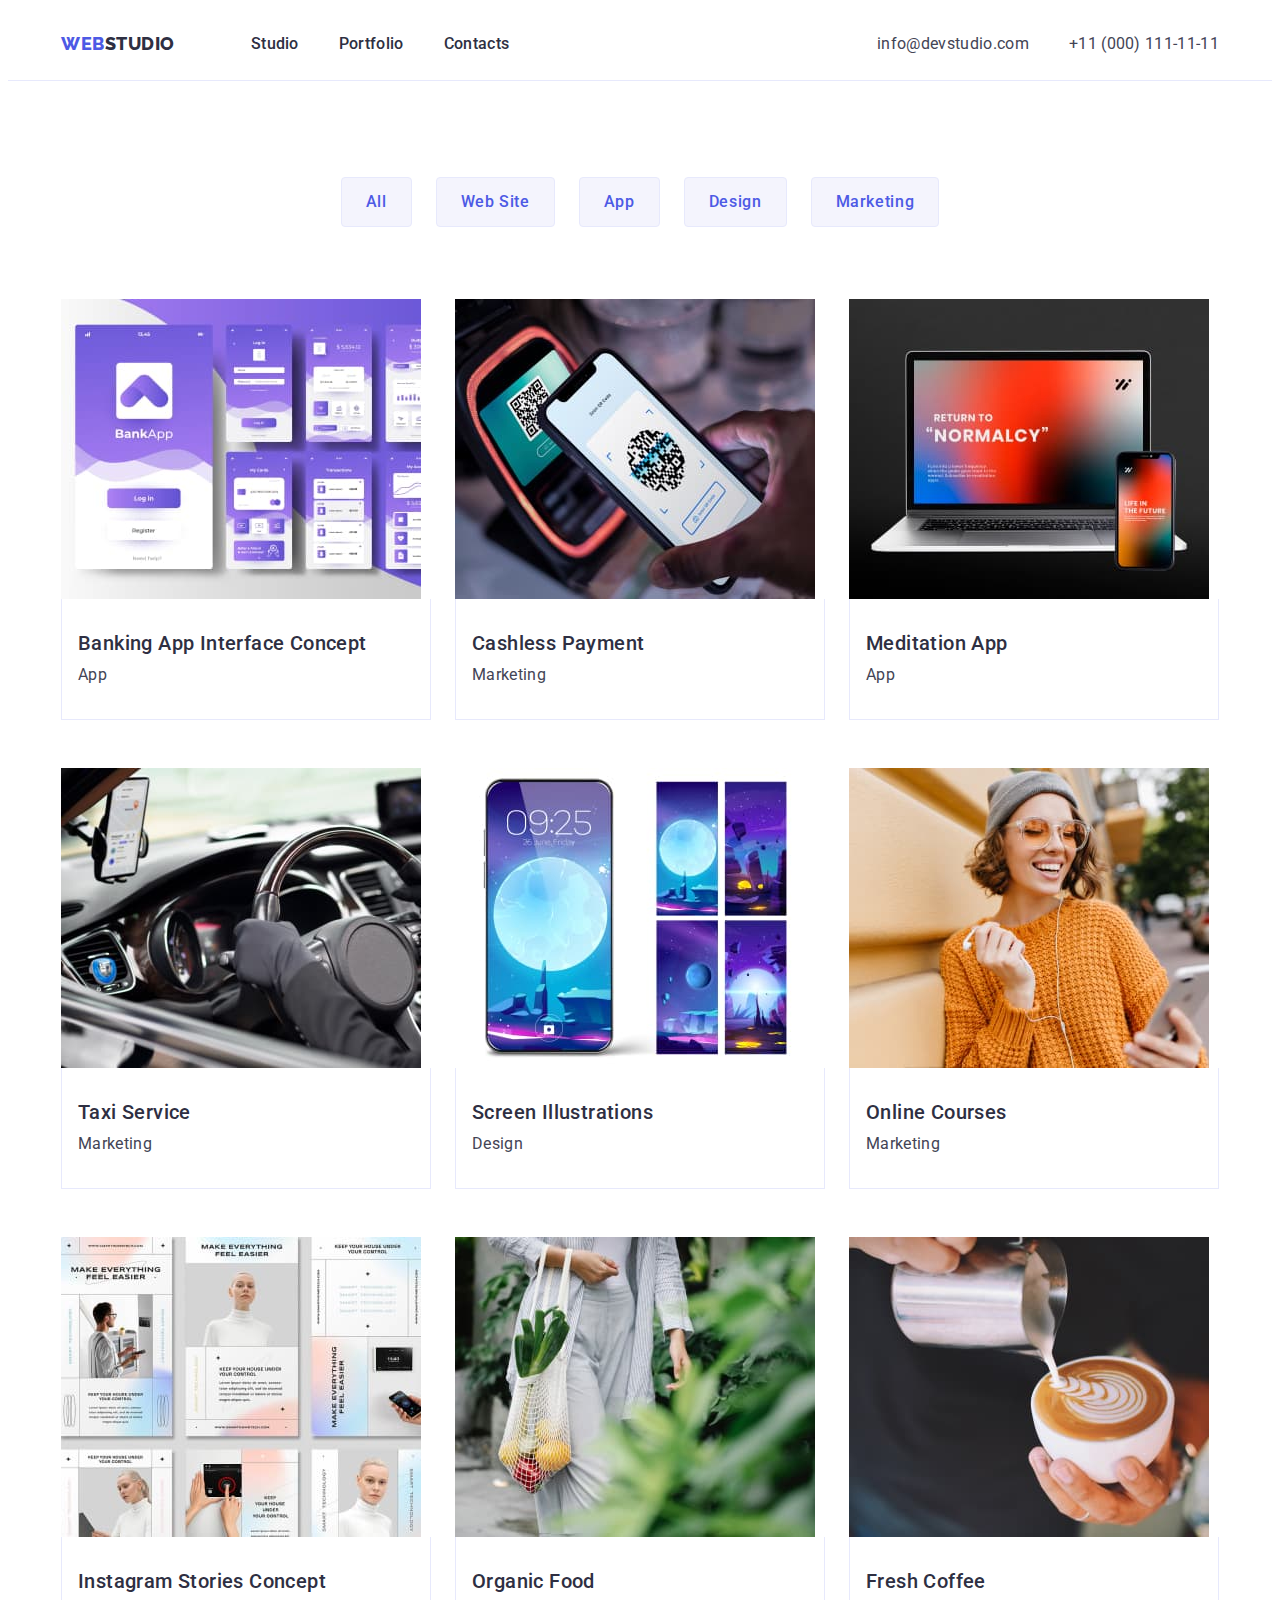
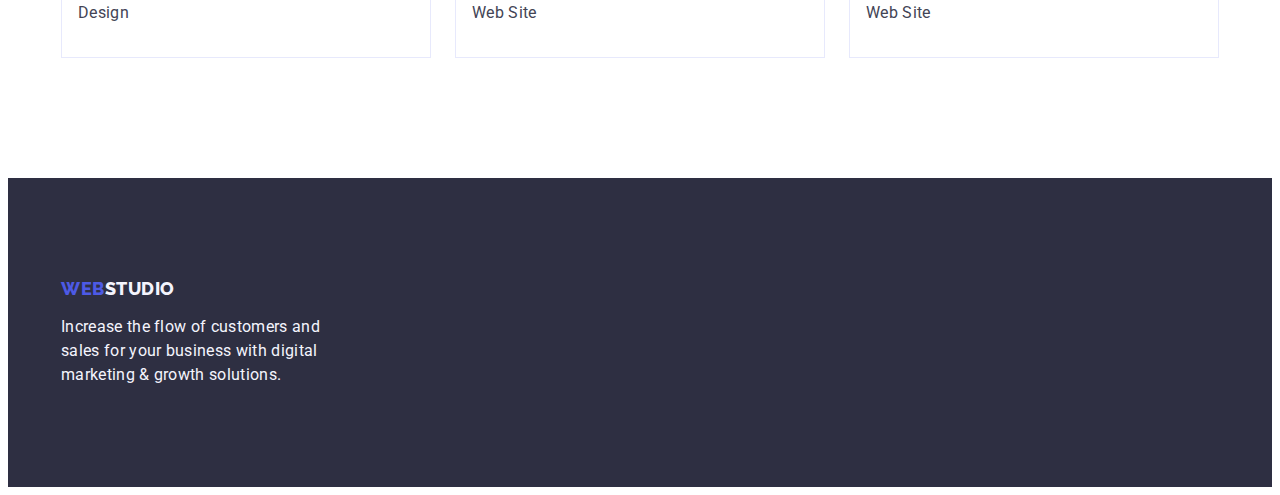
==== portfolio.html @ 7506a8d5 "Initial commit" ====
<!DOCTYPE html>
<html lang="en">
  <head>
    <meta charset="UTF-8" />
    <meta http-equiv="X-UA-Compatible" content="IE=edge" />
    <meta name="viewport" content="width=device-width, initial-scale=1.0" />
    <link rel="preconnect" href="https://fonts.googleapis.com" />
    <link rel="preconnect" href="https://fonts.gstatic.com" crossorigin />
    <link
      href="https://fonts.googleapis.com/css2?family=Raleway:wght@800&family=Roboto:wght@400;500;700;900&display=swap"
      rel="stylesheet"
    />
    <title>Portfolio</title>
    <link
      rel="stylesheet"
      href="https://cdnjs.cloudflare.com/ajax/libs/modern-normalize/2.0.0/modern-normalize.min.css"
      integrity="sha512-4xo8blKMVCiXpTaLzQSLSw3KFOVPWhm/TRtuPVc4WG6kUgjH6J03IBuG7JZPkcWMxJ5huwaBpOpnwYElP/m6wg=="
      crossorigin="anonymous"
      referrerpolicy="no-referrer"
    />
    <link rel="stylesheet" href="./css/styles.css" />
  </head>
  <body>
    <header class="header">
      <div class="container header-container">
        <nav class="header-nav">
          <a href="./index.html" class="logo link"
            >Web<span class="header-logo">Studio</span></a
          >
          <ul class="header-list list">
            <li class="header-list-item">
              <a class="header-list-link link" href="./index.html">Studio</a>
            </li>
            <li class="header-list-item">
              <a class="header-list-link link" href="./portfolio.html"
                >Portfolio</a
              >
            </li>
            <li class="header-list-item">
              <a class="header-list-link link" href="">Contacts</a>
            </li>
          </ul>
        </nav>
        <address class="header-address">
          <ul class="header-address-list list">
            <li class="header-address-item">
              <a
                class="header-address-link link"
                href="mailto:info@devstudio.com"
                >info@devstudio.com</a
              >
            </li>
            <li class="header-address-item">
              <a class="header-address-link link" href="tel:+110001111111"
                >+11 (000) 111-11-11</a
              >
            </li>
          </ul>
        </address>
      </div>
    </header>
    <main class="portfolio-main">
      <section class="portfolio">
        <div class="container portfolio-container">
          <h1 class="visually-hidden">List of services</h1>
          <ul class="portfolio-filter list">
            <li class="portfolio-filter-item">
              <button class="portfolio-filter-button" type="button">All</button>
            </li>
            <li class="portfolio-filter-item">
              <button class="portfolio-filter-button" type="button">
                Web Site
              </button>
            </li>
            <li class="portfolio-filter-item">
              <button class="portfolio-filter-button" type="button">App</button>
            </li>
            <li class="portfolio-filter-item">
              <button class="portfolio-filter-button" type="button">
                Design
              </button>
            </li>
            <li class="portfolio-filter-item">
              <button class="portfolio-filter-button" type="button">
                Marketing
              </button>
            </li>
          </ul>
          <ul class="portfolio-list list">
            <li class="portfolio-item">
              <a class="portfolio-item-link link" href="">
                <img
                  src="./images/banking-app.jpg"
                  alt="Banking app interface."
                  width="360"
                  height="300"
                />
                <div class="app-name">
                  <h2 class="portfolio-subheader">
                    Banking App Interface Concept
                  </h2>
                  <p class="portfolio-text">App</p>
                </div>
              </a>
            </li>
            <li class="portfolio-item">
              <a class="portfolio-item-link link" href="">
                <img
                  src="./images/cashless-payment.jpg"
                  alt="Cashless payment using a cellphone."
                  width="360"
                  height="300"
                />
                <div class="app-name">
                  <h2 class="portfolio-subheader">Cashless Payment</h2>
                  <p class="portfolio-text">Marketing</p>
                </div>
              </a>
            </li>
            <li class="portfolio-item">
              <a class="portfolio-item-link link" href="">
                <img
                  src="./images/meditation-app.jpg"
                  alt="PC screen and cellphone screen."
                  width="360"
                  height="300"
                />
                <div class="app-name">
                  <h2 class="portfolio-subheader">Meditation App</h2>
                  <p class="portfolio-text">App</p>
                </div>
              </a>
            </li>
            <li class="portfolio-item">
              <a class="portfolio-item-link link" href="">
                <img
                  src="./images/taxi-service.jpg"
                  alt="A steering wheel of the car."
                  width="360"
                  height="300"
                />
                <div class="app-name">
                  <h2 class="portfolio-subheader">Taxi Service</h2>
                  <p class="portfolio-text">Marketing</p>
                </div>
              </a>
            </li>
            <li class="portfolio-item">
              <a class="portfolio-item-link link" href="">
                <img
                  src="./images/screen-illustrations.jpg"
                  alt="Cellphone with different options of wallpapers."
                  width="360"
                  height="300"
                />
                <div class="app-name">
                  <h2 class="portfolio-subheader">Screen Illustrations</h2>
                  <p class="portfolio-text">Design</p>
                </div>
              </a>
            </li>
            <li class="portfolio-item">
              <a class="portfolio-item-link link" href="">
                <img
                  src="./images/online-courses.jpg"
                  alt="A young woman with the cellphone."
                  width="360"
                  height="300"
                />
                <div class="app-name">
                  <h2 class="portfolio-subheader">Online Courses</h2>
                  <p class="portfolio-text">Marketing</p>
                </div>
              </a>
            </li>
            <li class="portfolio-item">
              <a class="portfolio-item-link link" href="">
                <img
                  src="./images/instagram-stories.jpg"
                  alt="Screenshots of stories."
                  width="360"
                  height="300"
                />
                <div class="app-name">
                  <h2 class="portfolio-subheader">Instagram Stories Concept</h2>
                  <p class="portfolio-text">Design</p>
                </div>
              </a>
            </li>
            <li class="portfolio-item">
              <a class="portfolio-item-link link" href="">
                <img
                  src="./images/organic-food.jpg"
                  alt="A woman carrying some fruit."
                  width="360"
                  height="300"
                />
                <div class="app-name">
                  <h2 class="portfolio-subheader">Organic Food</h2>
                  <p class="portfolio-text">Web Site</p>
                </div>
              </a>
            </li>
            <li class="portfolio-item">
              <a class="portfolio-item-link link" href="">
                <img
                  src="./images/fresh-coffee.jpg"
                  alt="A cup of coffee with milk."
                  width="360"
                  height="300"
                />
                <div class="app-name">
                  <h2 class="portfolio-subheader">Fresh Coffee</h2>
                  <p class="portfolio-text">Web Site</p>
                </div>
              </a>
            </li>
          </ul>
        </div>
      </section>
    </main>
    <footer class="footer">
      <div class="container footer-container">
        <a class="logo-ftr link" href="./index.html"
          >Web<span class="footer-logo">Studio</span></a
        >
        <p class="footer-text">
          Increase the flow of customers and sales for your business with
          digital marketing & growth solutions.
        </p>
      </div>
    </footer>
  </body>
</html>
---- css/styles.css ----
:root {
  --title-color: #2e2f42;
  --text-color: #434455;
  --main-white: #ffffff;
  --logo-color: #4d5ae5;
  --light-background: #e5e5e5;
  --light-blue-background: #f4f4fd;
  --focus-color: #404bbf;
  --border-color: #e7e9fc;
  --button-shadow: rgba(0, 0, 0, 0.15);
}

body {
  font-family: "Roboto", sans-serif;
  font-size: 16px;
  color: var(--text-color);
  background-color: var(--main-white);
}

p,
h1,
h2,
h3,
h4,
h5,
h6 {
  margin-bottom: 0;
  margin-top: 0;
}
ul {
  margin-bottom: 0;
  margin-top: 0;
  padding-left: 0;
}
img {
  display: block;
}
.link {
  text-decoration: none;
}

.list {
  list-style-type: none;
}

.visually-hidden {
  position: absolute;
  width: 1px;
  height: 1px;
  margin: -1px;
  border: 0;
  padding: 0;
  white-space: nowrap;
  clip-path: inset(100%);
  clip: rect(0 0 0 0);
  overflow: hidden;
}

.container {
  width: 100%;
  max-width: 1158px;
  padding-left: 15px;
  padding-right: 15px;
  margin: 0 auto;
}

.logo {
  font-family: "Raleway", sans-serif;
  font-weight: 800;
  font-size: 18px;
  line-height: 1.17;
  letter-spacing: 0.03em;
  color: var(--logo-color);
  text-transform: uppercase;
  margin-right: 76px;
  display: inline-block;
}

.header {
  border-bottom: 1px solid var(--border-color);
  background-color: var(--main-white);
}

.header-container {
  display: flex;
  justify-content: space-between;
}

.header-nav {
  display: flex;
  justify-content: space-between;
  align-items: center;
}

.header-list {
  display: flex;
  gap: 40px;
  flex-grow: 1;
}

.header-list-link {
  padding: 24px 0;
}

.header-address {
  display: flex;
  margin-left: 0;
}

.header-address-list {
  display: flex;
  margin-left: 0;
  gap: 40px;
}

.header-address-item {
  padding: 24px 0;
}

.header-logo {
  color: var(--title-color);
}

.footer-logo {
  color: var(--light-blue-background);
}

.header-list-link {
  font-weight: 500;
  line-height: 1.5;
  letter-spacing: 0.02em;
  color: #2e2f42;
}

.header-list-link:hover,
.header-list-link:focus {
  color: var(--focus-color);
}

.header-address {
  font-style: normal;
}

.header-address-link {
  line-height: 1.5;
  letter-spacing: 0.02em;
  color: inherit;
}

.header-address-link:hover,
.header-address-link:focus {
  color: var(--focus-color);
}

.main-hero {
  padding: 188px 0;
  background: var(--title-color);
}

.main-header {
  text-align: center;
  font-weight: 700;
  font-size: 56px;
  line-height: 1.07;
  letter-spacing: 0.02em;
  color: var(--main-white);
  max-width: 496px;
  margin-bottom: 48px;
  text-align: center;
  margin-left: auto;
  margin-right: auto;
  margin-bottom: 48px;
}

.main-button {
  font-family: inherit;
  font-size: 16px;
  font-weight: 500;
  line-height: 1.5;
  color: var(--main-white);
  background: var(--logo-color);
  cursor: pointer;
  min-width: 169px;
  box-shadow: 0px 4px 4px var(--button-shadow);
  border-radius: 4px;
  border: none;
  padding: 16px 32px;
  letter-spacing: 0.04em;
  margin: 0 auto;
  display: block;
}

.main-button:hover,
.main-button:focus {
  background-color: var(--focus-color);
}

.privilages {
  padding: 120px 0;
}

.privilages-list {
  display: flex;
  gap: 24px;
}

.privilages-item {
  width: calc((100% - 72px) / 4);
}

.main-section-subheader {
  font-weight: 500;
  font-size: 20px;
  line-height: 1.2;
  letter-spacing: 0.02em;
  color: var(--title-color);
  margin-bottom: 8px;
}

.main-text {
  line-height: 1.5;
  letter-spacing: 0.02em;
  color: var(--text-color);
}

.main-section-header {
  font-weight: 700;
  font-size: 36px;
  line-height: 1.11;
  letter-spacing: 0.02em;
  text-align: center;
  text-transform: capitalize;
  color: var(--title-color);
  margin-bottom: 72px;
}

.activities {
  padding-bottom: 120px;
}

.activities-list {
  display: flex;
  gap: 24px;
}

.activities-item {
  width: calc((100% - 48px) / 3);
}

.team {
  background: var(--light-blue-background);
  padding: 120px 0;
}

.team-list {
  display: flex;
  gap: 24px;
}

.team-item {
  background-color: var(--main-white);
  width: calc((100% - 72px) / 4);
  border-radius: 0px 0px 4px 4px;
}

.team-card {
  padding: 32px 16px;
}

.team-subheader {
  font-weight: 500;
  font-size: 20px;
  line-height: 1.2;
  letter-spacing: 0.02em;
  color: var(--title-color);
  text-align: center;
  margin-bottom: 8px;
}
.team-text {
  line-height: 1.5;
  letter-spacing: 0.02em;
  color: var(--text-color);
  text-align: center;
}

.customers {
  padding: 120px 0;
}

.customers-container {
}

.customers-list {
  gap: 24px;
}

.customers-item {
}

.footer {
  padding: 100px 0;
  background: var(--title-color);
}

.footer-text {
  max-width: 264px;
  line-height: 1.5;
  letter-spacing: 0.02em;
  color: var(--light-blue-background);
}

.logo-ftr {
  font-family: "Raleway", sans-serif;
  font-weight: 800;
  font-size: 18px;
  line-height: 1.17;
  letter-spacing: 0.03em;
  color: var(--logo-color);
  text-transform: uppercase;
  margin-right: 76px;
  display: inline-block;
  margin-bottom: 16px;
}

.portfolio {
  display: flex;
  flex-wrap: wrap;
  justify-content: center;
  padding-top: 96px;
  padding-bottom: 120px;
}
.portfolio-filter {
  display: flex;
  gap: 24px;
  justify-content: center;
  margin-bottom: 72px;
}

.portfolio-filter-button {
  font-family: inherit;
  font-size: 16px;
  font-weight: 500;
  line-height: 1.5;
  color: var(--logo-color);
  background: var(--light-blue-background);
  cursor: pointer;
  letter-spacing: 0.04em;
  align-content: center;
  padding: 12px 24px;
  border-radius: 4px;
  border: 1px solid var(--border-color);
}

.portfolio-filter-button:hover,
.portfolio-filter-button:focus {
  background-color: var(--focus-color);
  color: var(--main-white);
  border: 1px solid transparent;
}

.portfolio-list {
  display: flex;
  flex-wrap: wrap;
  row-gap: 48px;
  column-gap: 24px;
}

.portfolio-item {
  width: calc((100% - 48px) / 3);
  background: var(--main-white);
}

.app-name {
  padding: 32px 16px;
  border: 1px solid var(--border-color);
  border-top: none;
}

.portfolio-subheader {
  font-weight: 500;
  font-size: 20px;
  line-height: 1.2;
  letter-spacing: 0.02em;
  color: var(--title-color);
  margin-bottom: 8px;
}
.portfolio-text {
  line-height: 1.5;
  letter-spacing: 0.02em;
  color: var(--text-color);
}
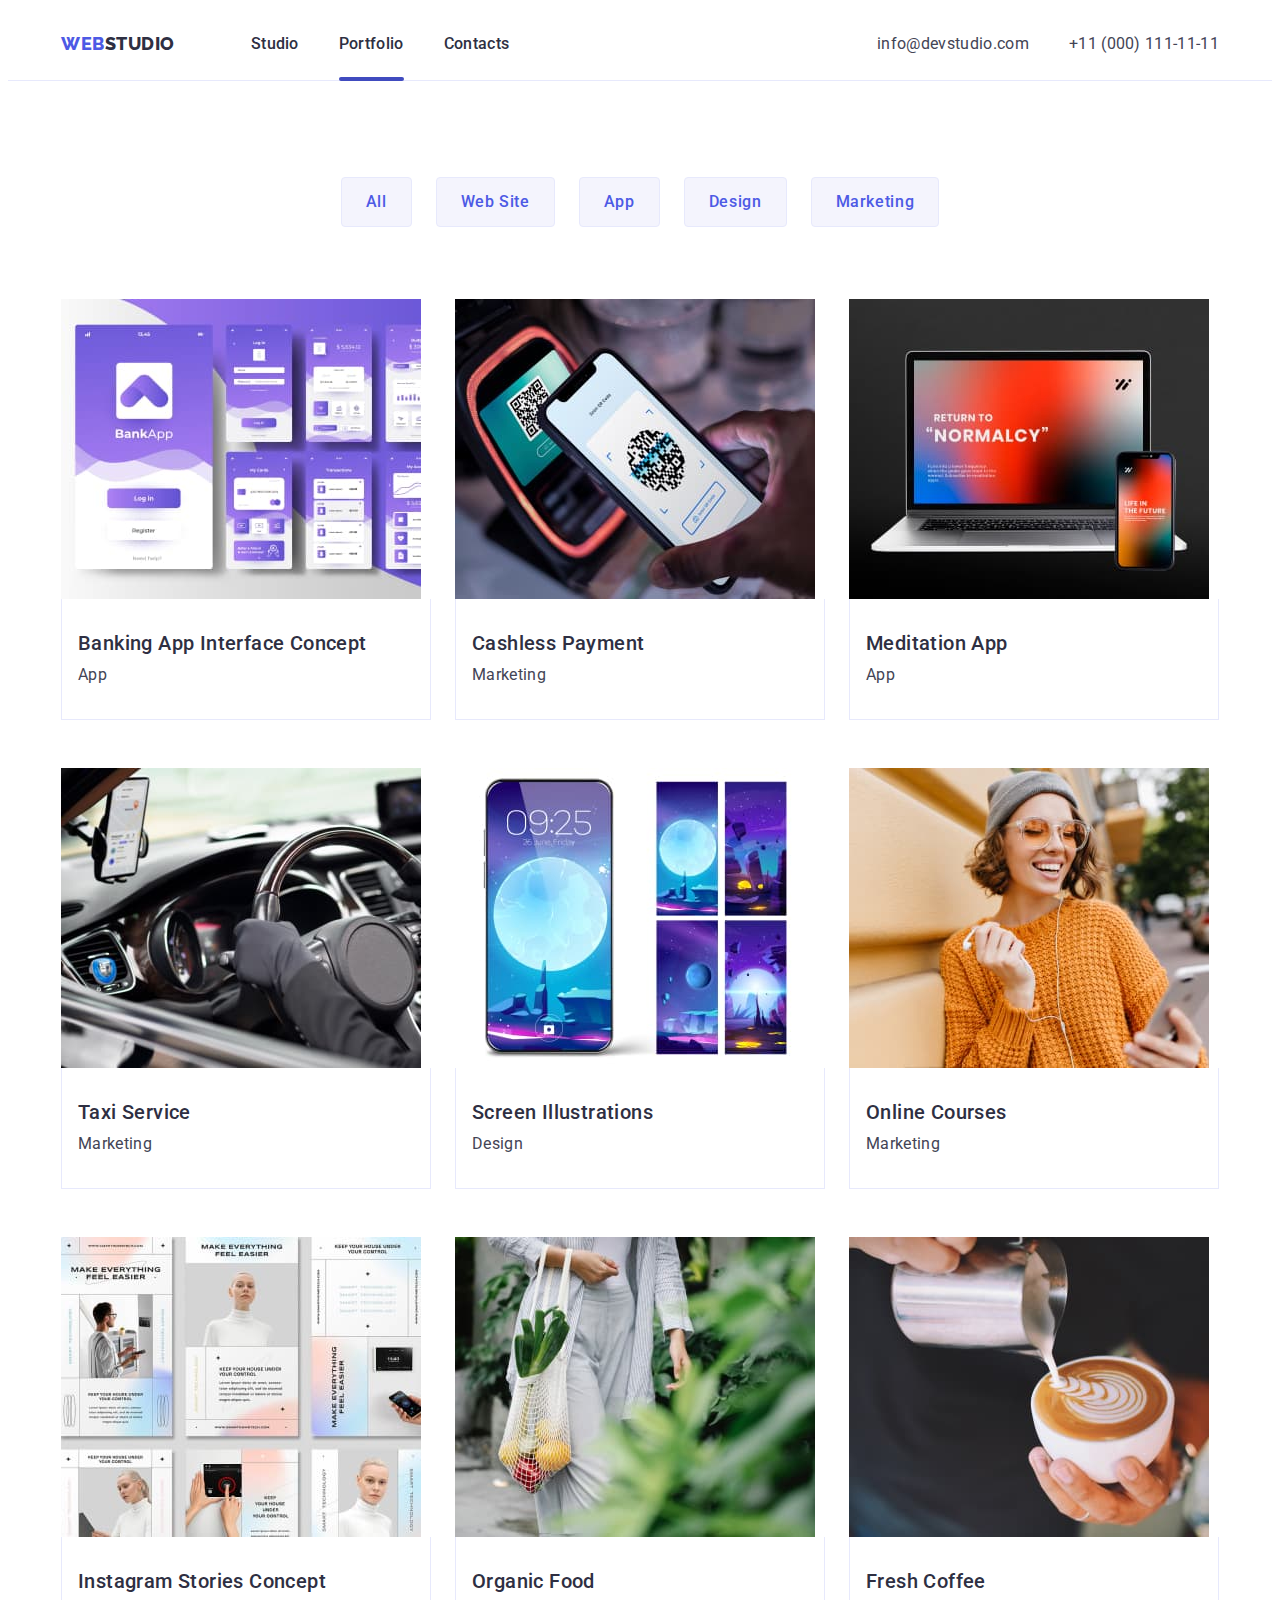
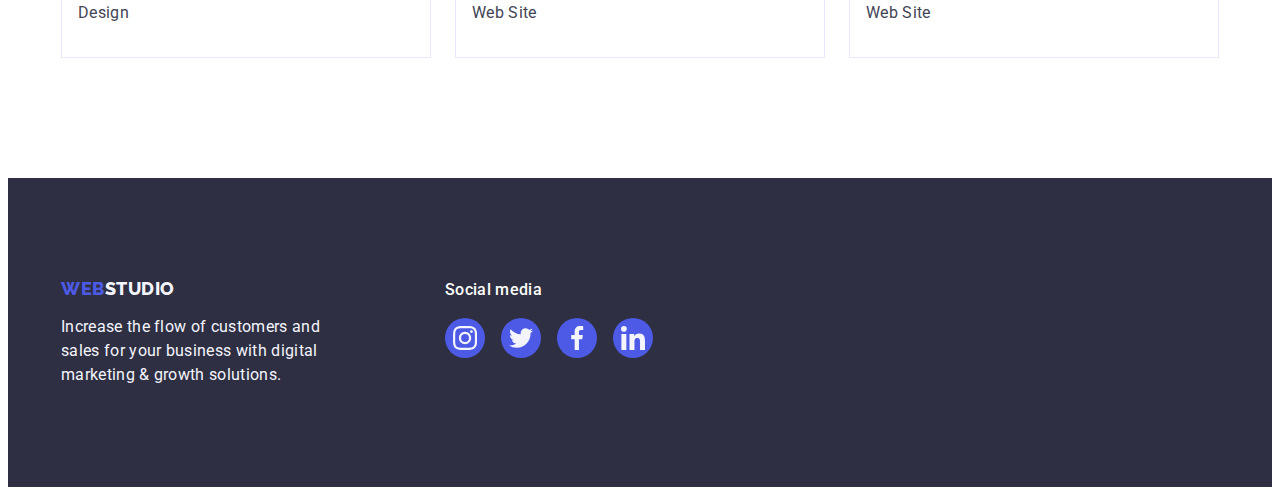
==== commit db941027: "icons + modal window" ====
--- a/portfolio.html
+++ b/portfolio.html
@@ -32,7 +32,7 @@
               <a class="header-list-link link" href="./index.html">Studio</a>
             </li>
             <li class="header-list-item">
-              <a class="header-list-link link" href="./portfolio.html"
+              <a class="header-list-link link current" href="./portfolio.html"
                 >Portfolio</a
               >
             </li>
@@ -89,12 +89,22 @@
           <ul class="portfolio-list list">
             <li class="portfolio-item">
               <a class="portfolio-item-link link" href="">
-                <img
-                  src="./images/banking-app.jpg"
-                  alt="Banking app interface."
-                  width="360"
-                  height="300"
-                />
+                <div class="portfolio-item-cover">
+                  <img
+                    class="portfolio-img"
+                    src="./images/banking-app.jpg"
+                    alt="Banking app interface."
+                    width="360"
+                    height="300"
+                  />
+                  <div class="cover">
+                    <p class="portfolio-cover-text">
+                      14 Stylish and User-Friendly App Design Concepts · Task
+                      Manager App · Calorie Tracker App · Exotic Fruit Ecommerce
+                      App · Cloud Storage App
+                    </p>
+                  </div>
+                </div>
                 <div class="app-name">
                   <h2 class="portfolio-subheader">
                     Banking App Interface Concept
@@ -105,12 +115,21 @@
             </li>
             <li class="portfolio-item">
               <a class="portfolio-item-link link" href="">
-                <img
-                  src="./images/cashless-payment.jpg"
-                  alt="Cashless payment using a cellphone."
-                  width="360"
-                  height="300"
-                />
+                <div class="portfolio-item-cover">
+                  <img
+                    src="./images/cashless-payment.jpg"
+                    alt="Cashless payment using a cellphone."
+                    width="360"
+                    height="300"
+                  />
+                  <div class="cover">
+                    <p class="portfolio-cover-text">
+                      14 Stylish and User-Friendly App Design Concepts · Task
+                      Manager App · Calorie Tracker App · Exotic Fruit Ecommerce
+                      App · Cloud Storage App
+                    </p>
+                  </div>
+                </div>
                 <div class="app-name">
                   <h2 class="portfolio-subheader">Cashless Payment</h2>
                   <p class="portfolio-text">Marketing</p>
@@ -119,54 +138,90 @@
             </li>
             <li class="portfolio-item">
               <a class="portfolio-item-link link" href="">
-                <img
-                  src="./images/meditation-app.jpg"
-                  alt="PC screen and cellphone screen."
-                  width="360"
-                  height="300"
-                />
-                <div class="app-name">
-                  <h2 class="portfolio-subheader">Meditation App</h2>
-                  <p class="portfolio-text">App</p>
-                </div>
-              </a>
-            </li>
-            <li class="portfolio-item">
-              <a class="portfolio-item-link link" href="">
-                <img
-                  src="./images/taxi-service.jpg"
-                  alt="A steering wheel of the car."
-                  width="360"
-                  height="300"
-                />
-                <div class="app-name">
-                  <h2 class="portfolio-subheader">Taxi Service</h2>
-                  <p class="portfolio-text">Marketing</p>
-                </div>
-              </a>
-            </li>
-            <li class="portfolio-item">
-              <a class="portfolio-item-link link" href="">
-                <img
-                  src="./images/screen-illustrations.jpg"
-                  alt="Cellphone with different options of wallpapers."
-                  width="360"
-                  height="300"
-                />
-                <div class="app-name">
-                  <h2 class="portfolio-subheader">Screen Illustrations</h2>
-                  <p class="portfolio-text">Design</p>
-                </div>
-              </a>
-            </li>
-            <li class="portfolio-item">
-              <a class="portfolio-item-link link" href="">
-                <img
-                  src="./images/online-courses.jpg"
-                  alt="A young woman with the cellphone."
-                  width="360"
-                  height="300"
-                />
+                <div class="portfolio-item-cover">
+                  <img
+                    src="./images/meditation-app.jpg"
+                    alt="PC screen and cellphone screen."
+                    width="360"
+                    height="300"
+                  />
+                  <div class="cover">
+                    <p class="portfolio-cover-text">
+                      14 Stylish and User-Friendly App Design Concepts · Task
+                      Manager App · Calorie Tracker App · Exotic Fruit Ecommerce
+                      App · Cloud Storage App
+                    </p>
+                  </div>
+                  <div class="app-name">
+                    <h2 class="portfolio-subheader">Meditation App</h2>
+                    <p class="portfolio-text">App</p>
+                  </div>
+                </div>
+              </a>
+            </li>
+            <li class="portfolio-item">
+              <a class="portfolio-item-link link" href="">
+                <div class="portfolio-item-cover">
+                  <img
+                    src="./images/taxi-service.jpg"
+                    alt="A steering wheel of the car."
+                    width="360"
+                    height="300"
+                  />
+                  <div class="cover">
+                    <p class="portfolio-cover-text">
+                      14 Stylish and User-Friendly App Design Concepts · Task
+                      Manager App · Calorie Tracker App · Exotic Fruit Ecommerce
+                      App · Cloud Storage App
+                    </p>
+                  </div>
+                  <div class="app-name">
+                    <h2 class="portfolio-subheader">Taxi Service</h2>
+                    <p class="portfolio-text">Marketing</p>
+                  </div>
+                </div>
+              </a>
+            </li>
+            <li class="portfolio-item">
+              <a class="portfolio-item-link link" href="">
+                <div class="portfolio-item-cover">
+                  <img
+                    src="./images/screen-illustrations.jpg"
+                    alt="Cellphone with different options of wallpapers."
+                    width="360"
+                    height="300"
+                  />
+                  <div class="cover">
+                    <p class="portfolio-cover-text">
+                      14 Stylish and User-Friendly App Design Concepts · Task
+                      Manager App · Calorie Tracker App · Exotic Fruit Ecommerce
+                      App · Cloud Storage App
+                    </p>
+                  </div>
+                  <div class="app-name">
+                    <h2 class="portfolio-subheader">Screen Illustrations</h2>
+                    <p class="portfolio-text">Design</p>
+                  </div>
+                </div>
+              </a>
+            </li>
+            <li class="portfolio-item">
+              <a class="portfolio-item-link link" href="">
+                <div class="portfolio-item-cover">
+                  <img
+                    src="./images/online-courses.jpg"
+                    alt="A young woman with the cellphone."
+                    width="360"
+                    height="300"
+                  />
+                  <div class="cover">
+                    <p class="portfolio-cover-text">
+                      14 Stylish and User-Friendly App Design Concepts · Task
+                      Manager App · Calorie Tracker App · Exotic Fruit Ecommerce
+                      App · Cloud Storage App
+                    </p>
+                  </div>
+                </div>
                 <div class="app-name">
                   <h2 class="portfolio-subheader">Online Courses</h2>
                   <p class="portfolio-text">Marketing</p>
@@ -175,43 +230,73 @@
             </li>
             <li class="portfolio-item">
               <a class="portfolio-item-link link" href="">
-                <img
-                  src="./images/instagram-stories.jpg"
-                  alt="Screenshots of stories."
-                  width="360"
-                  height="300"
-                />
-                <div class="app-name">
-                  <h2 class="portfolio-subheader">Instagram Stories Concept</h2>
-                  <p class="portfolio-text">Design</p>
-                </div>
-              </a>
-            </li>
-            <li class="portfolio-item">
-              <a class="portfolio-item-link link" href="">
-                <img
-                  src="./images/organic-food.jpg"
-                  alt="A woman carrying some fruit."
-                  width="360"
-                  height="300"
-                />
-                <div class="app-name">
-                  <h2 class="portfolio-subheader">Organic Food</h2>
-                  <p class="portfolio-text">Web Site</p>
-                </div>
-              </a>
-            </li>
-            <li class="portfolio-item">
-              <a class="portfolio-item-link link" href="">
-                <img
-                  src="./images/fresh-coffee.jpg"
-                  alt="A cup of coffee with milk."
-                  width="360"
-                  height="300"
-                />
-                <div class="app-name">
-                  <h2 class="portfolio-subheader">Fresh Coffee</h2>
-                  <p class="portfolio-text">Web Site</p>
+                <div class="portfolio-item-cover">
+                  <img
+                    src="./images/instagram-stories.jpg"
+                    alt="Screenshots of stories."
+                    width="360"
+                    height="300"
+                  />
+                  <div class="cover">
+                    <p class="portfolio-cover-text">
+                      14 Stylish and User-Friendly App Design Concepts · Task
+                      Manager App · Calorie Tracker App · Exotic Fruit Ecommerce
+                      App · Cloud Storage App
+                    </p>
+                  </div>
+                  <div class="app-name">
+                    <h2 class="portfolio-subheader">
+                      Instagram Stories Concept
+                    </h2>
+                    <p class="portfolio-text">Design</p>
+                  </div>
+                </div>
+              </a>
+            </li>
+            <li class="portfolio-item">
+              <a class="portfolio-item-link link" href="">
+                <div class="portfolio-item-cover">
+                  <img
+                    class="portfolio-img"
+                    src="./images/organic-food.jpg"
+                    alt="A woman carrying some fruit."
+                    width="360"
+                    height="300"
+                  />
+                  <div class="cover">
+                    <p class="portfolio-cover-text">
+                      14 Stylish and User-Friendly App Design Concepts · Task
+                      Manager App · Calorie Tracker App · Exotic Fruit Ecommerce
+                      App · Cloud Storage App
+                    </p>
+                  </div>
+                  <div class="app-name">
+                    <h2 class="portfolio-subheader">Organic Food</h2>
+                    <p class="portfolio-text">Web Site</p>
+                  </div>
+                </div>
+              </a>
+            </li>
+            <li class="portfolio-item">
+              <a class="portfolio-item-link link" href="">
+                <div class="portfolio-item-cover">
+                  <img
+                    src="./images/fresh-coffee.jpg"
+                    alt="A cup of coffee with milk."
+                    width="360"
+                    height="300"
+                  />
+                  <div class="cover">
+                    <p class="portfolio-cover-text">
+                      14 Stylish and User-Friendly App Design Concepts · Task
+                      Manager App · Calorie Tracker App · Exotic Fruit Ecommerce
+                      App · Cloud Storage App
+                    </p>
+                  </div>
+                  <div class="app-name">
+                    <h2 class="portfolio-subheader">Fresh Coffee</h2>
+                    <p class="portfolio-text">Web Site</p>
+                  </div>
                 </div>
               </a>
             </li>
@@ -221,6 +306,7 @@
     </main>
     <footer class="footer">
       <div class="container footer-container">
+        <section class="footer-logo-section">
         <a class="logo-ftr link" href="./index.html"
           >Web<span class="footer-logo">Studio</span></a
         >
@@ -228,6 +314,39 @@
           Increase the flow of customers and sales for your business with
           digital marketing & growth solutions.
         </p>
+        </section>
+        <section class="footer-soc-section">
+        <p class="footer-soc-header">Social media</p>
+        <ul class="footer-soc-list list">
+          <li class="footer-soc-item">
+            <a class="footer-soc-link" href="">
+              <svg class="soc-icon" width="24" height="24">
+                <use href="./images/icons.svg#icon-instagram"></use>
+              </svg>
+            </a>
+          </li>
+          <li class="footer-soc-item">
+            <a class="footer-soc-link" href="">
+              <svg class="soc-icon" width="24" height="24">
+                <use href="./images/icons.svg#icon-twitter"></use></svg>
+              </a>
+          </li>
+          <li class="footer-soc-item">
+            <a class="footer-soc-link" href="">
+              <svg class="soc-icon" width="24" height="24">
+                <use href="./images/icons.svg#icon-facebook"></use>
+              </svg>
+            </a>
+          </li class="footer-soc-item">
+          <li class="footer-soc-item">
+            <a class="footer-soc-link" href=""
+              ><svg class="soc-icon" width="24" height="24">
+                <use href="./images/icons.svg#icon-linkedin"></use>
+              </svg>
+            </a>
+          </li class="footer-soc-item">
+        </ul>
+        </section>
       </div>
     </footer>
   </body>
--- a/css/styles.css
+++ b/css/styles.css
@@ -7,7 +7,11 @@
   --light-blue-background: #f4f4fd;
   --focus-color: #404bbf;
   --border-color: #e7e9fc;
+  --light-green-background: #31d0aa;
+  --border-gray: #8e8f99;
+  --modal-background: #fcfcfc;
   --button-shadow: rgba(0, 0, 0, 0.15);
+  --transition: 250ms cubic-bezier(0.4, 0, 0.2, 1);
 }
 
 body {
@@ -125,11 +129,26 @@
   color: var(--light-blue-background);
 }
 
+.current {
+  position: relative;
+}
+
+.current::after {
+  content: "";
+  position: absolute;
+  background-color: var(--focus-color);
+  border-radius: 2px;
+  width: 100%;
+  height: 4px;
+  left: 0;
+  bottom: -4px;
+}
 .header-list-link {
   font-weight: 500;
   line-height: 1.5;
   letter-spacing: 0.02em;
   color: #2e2f42;
+  transition: color 250ms cubic-bezier(0.4, 0, 0.2, 1);
 }
 
 .header-list-link:hover,
@@ -145,6 +164,7 @@
   line-height: 1.5;
   letter-spacing: 0.02em;
   color: inherit;
+  transition: color 250ms cubic-bezier(0.4, 0, 0.2, 1);
 }
 
 .header-address-link:hover,
@@ -155,6 +175,15 @@
 .main-hero {
   padding: 188px 0;
   background: var(--title-color);
+  background-image: linear-gradient(
+      180deg,
+      rgba(46, 47, 66, 0.7) 100%,
+      rgba(46, 47, 66, 0.7) 100%
+    ),
+    url(../images/hero-picture.jpg);
+  background-repeat: no-repeat;
+  background-position: center;
+  background-size: 1440px;
 }
 
 .main-header {
@@ -207,7 +236,16 @@
 .privilages-item {
   width: calc((100% - 72px) / 4);
 }
-
+.icon-container {
+  width: 264px;
+  height: 112px;
+  background-color: var(--light-blue-background);
+  border-radius: 4px;
+  display: flex;
+  align-items: center;
+  justify-content: center;
+  margin-bottom: 8px;
+}
 .main-section-subheader {
   font-weight: 500;
   font-size: 20px;
@@ -261,6 +299,8 @@
   background-color: var(--main-white);
   width: calc((100% - 72px) / 4);
   border-radius: 0px 0px 4px 4px;
+  box-shadow: 0px 1px 6px rgba(46, 47, 66, 0.08),
+    0px 1px 1px rgba(46, 47, 66, 0.16), 0px 2px 1px rgba(46, 47, 66, 0.08);
 }
 
 .team-card {
@@ -281,27 +321,76 @@
   letter-spacing: 0.02em;
   color: var(--text-color);
   text-align: center;
+  margin-bottom: 8px;
+}
+.team-soc-list {
+  display: flex;
+  gap: 24px;
+}
+.team-soc-item {
+  width: 40px;
+  height: 40px;
+}
+.team-soc-link {
+  background-color: var(--logo-color);
+  width: 100%;
+  height: 100%;
+  border-radius: 50%;
+  display: flex;
+  align-items: center;
+  justify-content: center;
+  transition: background-color var(--transition);
+  color: var(--light-blue-background);
+}
+.team-soc-link:hover,
+.team-soc-link:focus {
+  background-color: var(--focus-color);
+}
+.team-soc-icon {
+  fill: currentColor;
 }
 
 .customers {
   padding: 120px 0;
 }
 
-.customers-container {
-}
-
 .customers-list {
+  display: flex;
   gap: 24px;
 }
 
 .customers-item {
-}
-
+  width: 168px;
+  height: 88px;
+}
+.customers-link {
+  width: 100%;
+  height: 100%;
+  border: 1px solid var(--border-gray);
+  color: var(--border-gray);
+  border-radius: 4px;
+  display: flex;
+  align-items: center;
+  justify-content: center;
+  transition: fill var(--transition);
+}
+.customers-icon {
+  fill: currentColor;
+}
+.customers-link:hover {
+  color: var(--focus-color);
+  border-color: var(--focus-color);
+}
 .footer {
   padding: 100px 0;
   background: var(--title-color);
 }
-
+.footer-container {
+  display: flex;
+}
+.footer-logo-section {
+  margin-right: 120px;
+}
 .footer-text {
   max-width: 264px;
   line-height: 1.5;
@@ -321,7 +410,40 @@
   display: inline-block;
   margin-bottom: 16px;
 }
-
+.footer-soc-header {
+  font-weight: 500;
+  line-height: 1.5;
+  letter-spacing: 0.02em;
+  color: var(--main-white);
+  margin-bottom: 16px;
+}
+.footer-soc-list {
+  display: flex;
+  gap: 16px;
+}
+
+.footer-soc-item {
+  width: 40px;
+  height: 40px;
+}
+.footer-soc-link {
+  background-color: var(--logo-color);
+  width: 100%;
+  height: 100%;
+  border-radius: 50%;
+  display: flex;
+  align-items: center;
+  justify-content: center;
+  transition: background-color var(--transition);
+  color: var(--light-blue-background);
+}
+.footer-soc-link:hover,
+.footer-soc-link:focus {
+  background-color: var(--light-green-background);
+}
+.soc-icon {
+  fill: currentColor;
+}
 .portfolio {
   display: flex;
   flex-wrap: wrap;
@@ -349,6 +471,7 @@
   padding: 12px 24px;
   border-radius: 4px;
   border: 1px solid var(--border-color);
+  transition: color var(--transition);
 }
 
 .portfolio-filter-button:hover,
@@ -356,6 +479,8 @@
   background-color: var(--focus-color);
   color: var(--main-white);
   border: 1px solid transparent;
+  box-shadow: 0px 3px 1px rgba(0, 0, 0, 0.1), 0px 2px 1px rgba(0, 0, 0, 0.08),
+    0px 2px 2px rgba(0, 0, 0, 0.12);
 }
 
 .portfolio-list {
@@ -364,12 +489,43 @@
   row-gap: 48px;
   column-gap: 24px;
 }
+.portfolio-item-link {
+  transition: var(--transition);
+}
 
 .portfolio-item {
   width: calc((100% - 48px) / 3);
   background: var(--main-white);
 }
 
+.portfolio-item:hover,
+.portfolio-item:focus {
+  box-shadow: 0px 1px 6px rgba(46, 47, 66, 0.08),
+    0px 1px 1px rgba(46, 47, 66, 0.16), 0px 2px 1px rgba(46, 47, 66, 0.08);
+}
+
+.portfolio-item-link:hover .cover,
+.portfolio-item-link:focus .cover {
+  transform: translateY(0%);
+}
+
+.portfolio-item-cover {
+  position: relative;
+  overflow: hidden;
+}
+.cover {
+  position: absolute;
+  transform: translateY(-100%);
+  left: 0px;
+  top: 0px;
+  padding: 40px 32px 164px 32px;
+  background: var(--logo-color);
+}
+.portfolio-cover-text {
+  line-height: 1.5;
+  letter-spacing: 0.02em;
+  color: var(--light-blue-background);
+}
 .app-name {
   padding: 32px 16px;
   border: 1px solid var(--border-color);
@@ -389,3 +545,43 @@
   letter-spacing: 0.02em;
   color: var(--text-color);
 }
+.backdrop {
+  width: 100%;
+  height: 100%;
+  top: 0;
+  position: fixed;
+  background: rgba(46, 47, 66, 0.4);
+  transition: opacity var(--transition), visibility var(--transition);
+}
+.backdrop.is-hidden .modal {
+  transform: translate(-50%, -50%) scale(0);
+}
+.modal {
+  position: absolute;
+  transform: translate(-50%, -50%) scale(1);
+  transition: transform var(--transition);
+  left: 50%;
+  top: 50%;
+  width: 408px;
+  min-height: 584px;
+  background: var(--modal-background);
+  box-shadow: 0px 1px 1px rgba(0, 0, 0, 0.14), 0px 1px 3px rgba(0, 0, 0, 0.12),
+    0px 2px 1px rgba(0, 0, 0, 0.2);
+  border-radius: 4px;
+}
+.modal-button {
+  width: 24px;
+  height: 24px;
+  background-color: var(--border-color);
+  border: 1px solid rgba(0, 0, 0, 0.1);
+  border-radius: 50%;
+  position: absolute;
+  right: 24px;
+  top: 24px;
+  cursor: pointer;
+}
+.is-hidden {
+  visibility: hidden;
+  opacity: 0;
+  pointer-events: none;
+}
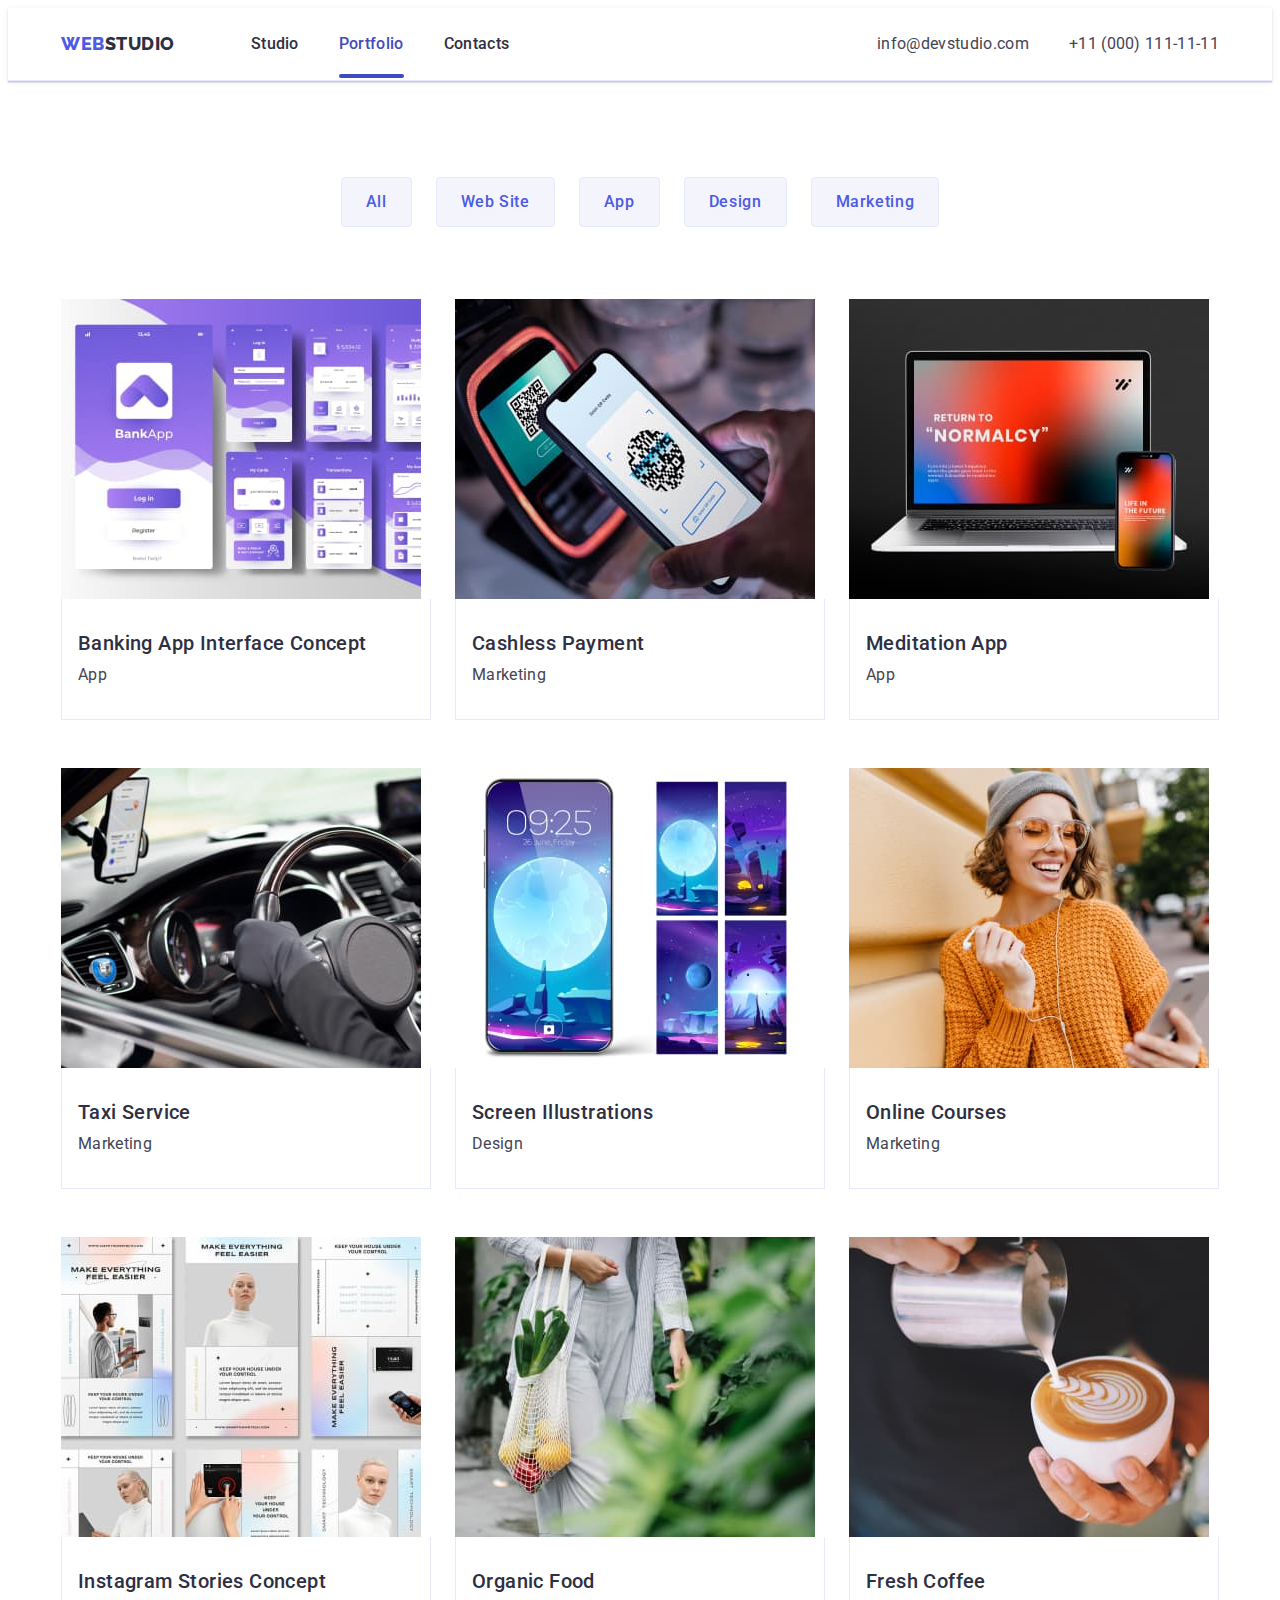
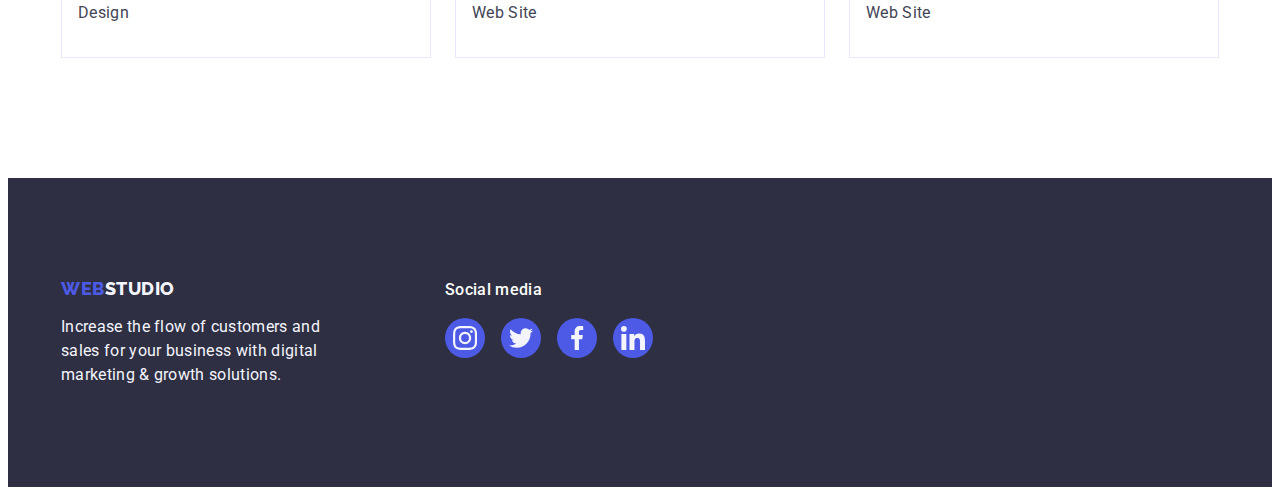
==== commit bf865b4d: "mistakes corrected" ====
--- a/portfolio.html
+++ b/portfolio.html
@@ -33,7 +33,7 @@
             </li>
             <li class="header-list-item">
               <a class="header-list-link link current" href="./portfolio.html"
-                >Portfolio</a
+                ><span class="blue">Portfolio</span></a
               >
             </li>
             <li class="header-list-item">
@@ -97,13 +97,11 @@
                     width="360"
                     height="300"
                   />
-                  <div class="cover">
-                    <p class="portfolio-cover-text">
-                      14 Stylish and User-Friendly App Design Concepts · Task
-                      Manager App · Calorie Tracker App · Exotic Fruit Ecommerce
-                      App · Cloud Storage App
-                    </p>
-                  </div>
+                  <p class="portfolio-cover-text">
+                    14 Stylish and User-Friendly App Design Concepts · Task
+                    Manager App · Calorie Tracker App · Exotic Fruit Ecommerce
+                    App · Cloud Storage App
+                  </p>
                 </div>
                 <div class="app-name">
                   <h2 class="portfolio-subheader">
@@ -122,13 +120,11 @@
                     width="360"
                     height="300"
                   />
-                  <div class="cover">
-                    <p class="portfolio-cover-text">
-                      14 Stylish and User-Friendly App Design Concepts · Task
-                      Manager App · Calorie Tracker App · Exotic Fruit Ecommerce
-                      App · Cloud Storage App
-                    </p>
-                  </div>
+                  <p class="portfolio-cover-text">
+                    14 Stylish and User-Friendly App Design Concepts · Task
+                    Manager App · Calorie Tracker App · Exotic Fruit Ecommerce
+                    App · Cloud Storage App
+                  </p>
                 </div>
                 <div class="app-name">
                   <h2 class="portfolio-subheader">Cashless Payment</h2>
@@ -145,17 +141,15 @@
                     width="360"
                     height="300"
                   />
-                  <div class="cover">
-                    <p class="portfolio-cover-text">
-                      14 Stylish and User-Friendly App Design Concepts · Task
-                      Manager App · Calorie Tracker App · Exotic Fruit Ecommerce
-                      App · Cloud Storage App
-                    </p>
-                  </div>
-                  <div class="app-name">
-                    <h2 class="portfolio-subheader">Meditation App</h2>
-                    <p class="portfolio-text">App</p>
-                  </div>
+                  <p class="portfolio-cover-text">
+                    14 Stylish and User-Friendly App Design Concepts · Task
+                    Manager App · Calorie Tracker App · Exotic Fruit Ecommerce
+                    App · Cloud Storage App
+                  </p>
+                </div>
+                <div class="app-name">
+                  <h2 class="portfolio-subheader">Meditation App</h2>
+                  <p class="portfolio-text">App</p>
                 </div>
               </a>
             </li>
@@ -168,17 +162,15 @@
                     width="360"
                     height="300"
                   />
-                  <div class="cover">
-                    <p class="portfolio-cover-text">
-                      14 Stylish and User-Friendly App Design Concepts · Task
-                      Manager App · Calorie Tracker App · Exotic Fruit Ecommerce
-                      App · Cloud Storage App
-                    </p>
-                  </div>
-                  <div class="app-name">
-                    <h2 class="portfolio-subheader">Taxi Service</h2>
-                    <p class="portfolio-text">Marketing</p>
-                  </div>
+                  <p class="portfolio-cover-text">
+                    14 Stylish and User-Friendly App Design Concepts · Task
+                    Manager App · Calorie Tracker App · Exotic Fruit Ecommerce
+                    App · Cloud Storage App
+                  </p>
+                </div>
+                <div class="app-name">
+                  <h2 class="portfolio-subheader">Taxi Service</h2>
+                  <p class="portfolio-text">Marketing</p>
                 </div>
               </a>
             </li>
@@ -191,17 +183,15 @@
                     width="360"
                     height="300"
                   />
-                  <div class="cover">
-                    <p class="portfolio-cover-text">
-                      14 Stylish and User-Friendly App Design Concepts · Task
-                      Manager App · Calorie Tracker App · Exotic Fruit Ecommerce
-                      App · Cloud Storage App
-                    </p>
-                  </div>
-                  <div class="app-name">
-                    <h2 class="portfolio-subheader">Screen Illustrations</h2>
-                    <p class="portfolio-text">Design</p>
-                  </div>
+                  <p class="portfolio-cover-text">
+                    14 Stylish and User-Friendly App Design Concepts · Task
+                    Manager App · Calorie Tracker App · Exotic Fruit Ecommerce
+                    App · Cloud Storage App
+                  </p>
+                </div>
+                <div class="app-name">
+                  <h2 class="portfolio-subheader">Screen Illustrations</h2>
+                  <p class="portfolio-text">Design</p>
                 </div>
               </a>
             </li>
@@ -214,13 +204,11 @@
                     width="360"
                     height="300"
                   />
-                  <div class="cover">
-                    <p class="portfolio-cover-text">
-                      14 Stylish and User-Friendly App Design Concepts · Task
-                      Manager App · Calorie Tracker App · Exotic Fruit Ecommerce
-                      App · Cloud Storage App
-                    </p>
-                  </div>
+                  <p class="portfolio-cover-text">
+                    14 Stylish and User-Friendly App Design Concepts · Task
+                    Manager App · Calorie Tracker App · Exotic Fruit Ecommerce
+                    App · Cloud Storage App
+                  </p>
                 </div>
                 <div class="app-name">
                   <h2 class="portfolio-subheader">Online Courses</h2>
@@ -237,19 +225,15 @@
                     width="360"
                     height="300"
                   />
-                  <div class="cover">
-                    <p class="portfolio-cover-text">
-                      14 Stylish and User-Friendly App Design Concepts · Task
-                      Manager App · Calorie Tracker App · Exotic Fruit Ecommerce
-                      App · Cloud Storage App
-                    </p>
-                  </div>
-                  <div class="app-name">
-                    <h2 class="portfolio-subheader">
-                      Instagram Stories Concept
-                    </h2>
-                    <p class="portfolio-text">Design</p>
-                  </div>
+                  <p class="portfolio-cover-text">
+                    14 Stylish and User-Friendly App Design Concepts · Task
+                    Manager App · Calorie Tracker App · Exotic Fruit Ecommerce
+                    App · Cloud Storage App
+                  </p>
+                </div>
+                <div class="app-name">
+                  <h2 class="portfolio-subheader">Instagram Stories Concept</h2>
+                  <p class="portfolio-text">Design</p>
                 </div>
               </a>
             </li>
@@ -263,17 +247,15 @@
                     width="360"
                     height="300"
                   />
-                  <div class="cover">
-                    <p class="portfolio-cover-text">
-                      14 Stylish and User-Friendly App Design Concepts · Task
-                      Manager App · Calorie Tracker App · Exotic Fruit Ecommerce
-                      App · Cloud Storage App
-                    </p>
-                  </div>
-                  <div class="app-name">
-                    <h2 class="portfolio-subheader">Organic Food</h2>
-                    <p class="portfolio-text">Web Site</p>
-                  </div>
+                  <p class="portfolio-cover-text">
+                    14 Stylish and User-Friendly App Design Concepts · Task
+                    Manager App · Calorie Tracker App · Exotic Fruit Ecommerce
+                    App · Cloud Storage App
+                  </p>
+                </div>
+                <div class="app-name">
+                  <h2 class="portfolio-subheader">Organic Food</h2>
+                  <p class="portfolio-text">Web Site</p>
                 </div>
               </a>
             </li>
@@ -286,17 +268,16 @@
                     width="360"
                     height="300"
                   />
-                  <div class="cover">
-                    <p class="portfolio-cover-text">
-                      14 Stylish and User-Friendly App Design Concepts · Task
-                      Manager App · Calorie Tracker App · Exotic Fruit Ecommerce
-                      App · Cloud Storage App
-                    </p>
-                  </div>
-                  <div class="app-name">
-                    <h2 class="portfolio-subheader">Fresh Coffee</h2>
-                    <p class="portfolio-text">Web Site</p>
-                  </div>
+
+                  <p class="portfolio-cover-text">
+                    14 Stylish and User-Friendly App Design Concepts · Task
+                    Manager App · Calorie Tracker App · Exotic Fruit Ecommerce
+                    App · Cloud Storage App
+                  </p>
+                </div>
+                <div class="app-name">
+                  <h2 class="portfolio-subheader">Fresh Coffee</h2>
+                  <p class="portfolio-text">Web Site</p>
                 </div>
               </a>
             </li>
@@ -306,47 +287,48 @@
     </main>
     <footer class="footer">
       <div class="container footer-container">
-        <section class="footer-logo-section">
-        <a class="logo-ftr link" href="./index.html"
-          >Web<span class="footer-logo">Studio</span></a
-        >
-        <p class="footer-text">
-          Increase the flow of customers and sales for your business with
-          digital marketing & growth solutions.
-        </p>
-        </section>
-        <section class="footer-soc-section">
-        <p class="footer-soc-header">Social media</p>
-        <ul class="footer-soc-list list">
-          <li class="footer-soc-item">
-            <a class="footer-soc-link" href="">
-              <svg class="soc-icon" width="24" height="24">
-                <use href="./images/icons.svg#icon-instagram"></use>
-              </svg>
-            </a>
-          </li>
-          <li class="footer-soc-item">
-            <a class="footer-soc-link" href="">
-              <svg class="soc-icon" width="24" height="24">
-                <use href="./images/icons.svg#icon-twitter"></use></svg>
-              </a>
-          </li>
-          <li class="footer-soc-item">
-            <a class="footer-soc-link" href="">
-              <svg class="soc-icon" width="24" height="24">
-                <use href="./images/icons.svg#icon-facebook"></use>
-              </svg>
-            </a>
-          </li class="footer-soc-item">
-          <li class="footer-soc-item">
-            <a class="footer-soc-link" href=""
-              ><svg class="soc-icon" width="24" height="24">
-                <use href="./images/icons.svg#icon-linkedin"></use>
-              </svg>
-            </a>
-          </li class="footer-soc-item">
-        </ul>
-        </section>
+        <div class="footer-logo-section">
+          <a class="logo-ftr link" href="./index.html"
+            >Web<span class="footer-logo">Studio</span></a
+          >
+          <p class="footer-text">
+            Increase the flow of customers and sales for your business with
+            digital marketing & growth solutions.
+          </p>
+        </div>
+        <div class="footer-soc-section">
+          <p class="footer-soc-header">Social media</p>
+          <ul class="footer-soc-list list">
+            <li class="footer-soc-item">
+              <a class="footer-soc-link" href="">
+                <svg class="soc-icon" width="24" height="24">
+                  <use href="./images/icons.svg#icon-instagram"></use>
+                </svg>
+              </a>
+            </li>
+            <li class="footer-soc-item">
+              <a class="footer-soc-link" href="">
+                <svg class="soc-icon" width="24" height="24">
+                  <use href="./images/icons.svg#icon-twitter"></use>
+                </svg>
+              </a>
+            </li>
+            <li class="footer-soc-item">
+              <a class="footer-soc-link" href="">
+                <svg class="soc-icon" width="24" height="24">
+                  <use href="./images/icons.svg#icon-facebook"></use>
+                </svg>
+              </a>
+            </li>
+            <li class="footer-soc-item">
+              <a class="footer-soc-link" href=""
+                ><svg class="soc-icon" width="24" height="24">
+                  <use href="./images/icons.svg#icon-linkedin"></use>
+                </svg>
+              </a>
+            </li>
+          </ul>
+        </div>
       </div>
     </footer>
   </body>
--- a/css/styles.css
+++ b/css/styles.css
@@ -83,6 +83,8 @@
 .header {
   border-bottom: 1px solid var(--border-color);
   background-color: var(--main-white);
+  box-shadow: 0px 2px 1px rgba(46, 47, 66, 0.08),
+    0px 1px 1px rgba(46, 47, 66, 0.16), 0px 1px 6px rgba(46, 47, 66, 0.08);
 }
 
 .header-container {
@@ -132,7 +134,9 @@
 .current {
   position: relative;
 }
-
+.blue {
+  color: var(--focus-color);
+}
 .current::after {
   content: "";
   position: absolute;
@@ -141,14 +145,14 @@
   width: 100%;
   height: 4px;
   left: 0;
-  bottom: -4px;
+  bottom: -1px;
 }
 .header-list-link {
   font-weight: 500;
   line-height: 1.5;
   letter-spacing: 0.02em;
   color: #2e2f42;
-  transition: color 250ms cubic-bezier(0.4, 0, 0.2, 1);
+  transition: color var(--transition);
 }
 
 .header-list-link:hover,
@@ -176,14 +180,14 @@
   padding: 188px 0;
   background: var(--title-color);
   background-image: linear-gradient(
-      180deg,
-      rgba(46, 47, 66, 0.7) 100%,
-      rgba(46, 47, 66, 0.7) 100%
+      rgba(46, 47, 66, 0.7),
+      rgba(46, 47, 66, 0.7)
     ),
     url(../images/hero-picture.jpg);
   background-repeat: no-repeat;
-  background-position: center;
-  background-size: 1440px;
+  margin: 0 auto;
+  max-width: 1440px;
+  background-size: cover;
 }
 
 .main-header {
@@ -217,6 +221,7 @@
   letter-spacing: 0.04em;
   margin: 0 auto;
   display: block;
+  transition: background-color var(--transition);
 }
 
 .main-button:hover,
@@ -304,7 +309,7 @@
 }
 
 .team-card {
-  padding: 32px 16px;
+  padding: 32px 0;
 }
 
 .team-subheader {
@@ -325,6 +330,7 @@
 }
 .team-soc-list {
   display: flex;
+  justify-content: center;
   gap: 24px;
 }
 .team-soc-item {
@@ -372,12 +378,13 @@
   display: flex;
   align-items: center;
   justify-content: center;
-  transition: fill var(--transition);
+  transition: border-color var(--transition), color var(--transition);
 }
 .customers-icon {
   fill: currentColor;
 }
-.customers-link:hover {
+.customers-link:hover,
+.customers-link:focus {
   color: var(--focus-color);
   border-color: var(--focus-color);
 }
@@ -387,6 +394,7 @@
 }
 .footer-container {
   display: flex;
+  align-items: baseline;
 }
 .footer-logo-section {
   margin-right: 120px;
@@ -471,7 +479,8 @@
   padding: 12px 24px;
   border-radius: 4px;
   border: 1px solid var(--border-color);
-  transition: color var(--transition);
+  transition: color var(--transition), background-color var(--transition),
+    border-color var(--transition), box-shadow var(--transition);
 }
 
 .portfolio-filter-button:hover,
@@ -490,7 +499,8 @@
   column-gap: 24px;
 }
 .portfolio-item-link {
-  transition: var(--transition);
+  transition: box-shadow var(--transition);
+  display: block;
 }
 
 .portfolio-item {
@@ -498,34 +508,36 @@
   background: var(--main-white);
 }
 
-.portfolio-item:hover,
-.portfolio-item:focus {
+.portfolio-item-link:hover,
+.portfolio-item-link:focus {
   box-shadow: 0px 1px 6px rgba(46, 47, 66, 0.08),
     0px 1px 1px rgba(46, 47, 66, 0.16), 0px 2px 1px rgba(46, 47, 66, 0.08);
-}
-
-.portfolio-item-link:hover .cover,
-.portfolio-item-link:focus .cover {
-  transform: translateY(0%);
 }
 
 .portfolio-item-cover {
   position: relative;
   overflow: hidden;
 }
-.cover {
+
+.portfolio-cover-text {
+  line-height: 1.5;
+  letter-spacing: 0.02em;
+  color: var(--light-blue-background);
+  top: 0px;
   position: absolute;
-  transform: translateY(-100%);
-  left: 0px;
-  top: 0px;
-  padding: 40px 32px 164px 32px;
-  background: var(--logo-color);
-}
-.portfolio-cover-text {
-  line-height: 1.5;
-  letter-spacing: 0.02em;
-  color: var(--light-blue-background);
-}
+  padding: 40px 32px;
+  background-color: var(--logo-color);
+  transform: translateY(100%);
+  transition: transform var(--transition);
+  width: 100%;
+  height: 100%;
+}
+
+.portfolio-item-link:hover .portfolio-cover-text,
+.portfolio-item-link:focus .portfolio-cover-text {
+  transform: translateY(0%);
+}
+
 .app-name {
   padding: 32px 16px;
   border: 1px solid var(--border-color);
@@ -570,15 +582,29 @@
   border-radius: 4px;
 }
 .modal-button {
+  display: flex;
+  align-items: center;
+  justify-content: center;
   width: 24px;
   height: 24px;
   background-color: var(--border-color);
   border: 1px solid rgba(0, 0, 0, 0.1);
   border-radius: 50%;
   position: absolute;
+  cursor: pointer;
+  padding: 0;
+  top: 24px;
   right: 24px;
-  top: 24px;
-  cursor: pointer;
+  transition: background-color var(--transition), border var(--transition);
+}
+.modal-cross {
+  transition: fill var(--transition);
+}
+.modal-button:focus,
+.modal-button:hover {
+  background-color: var(--focus-color);
+  border: none;
+  fill: var(--main-white);
 }
 .is-hidden {
   visibility: hidden;
